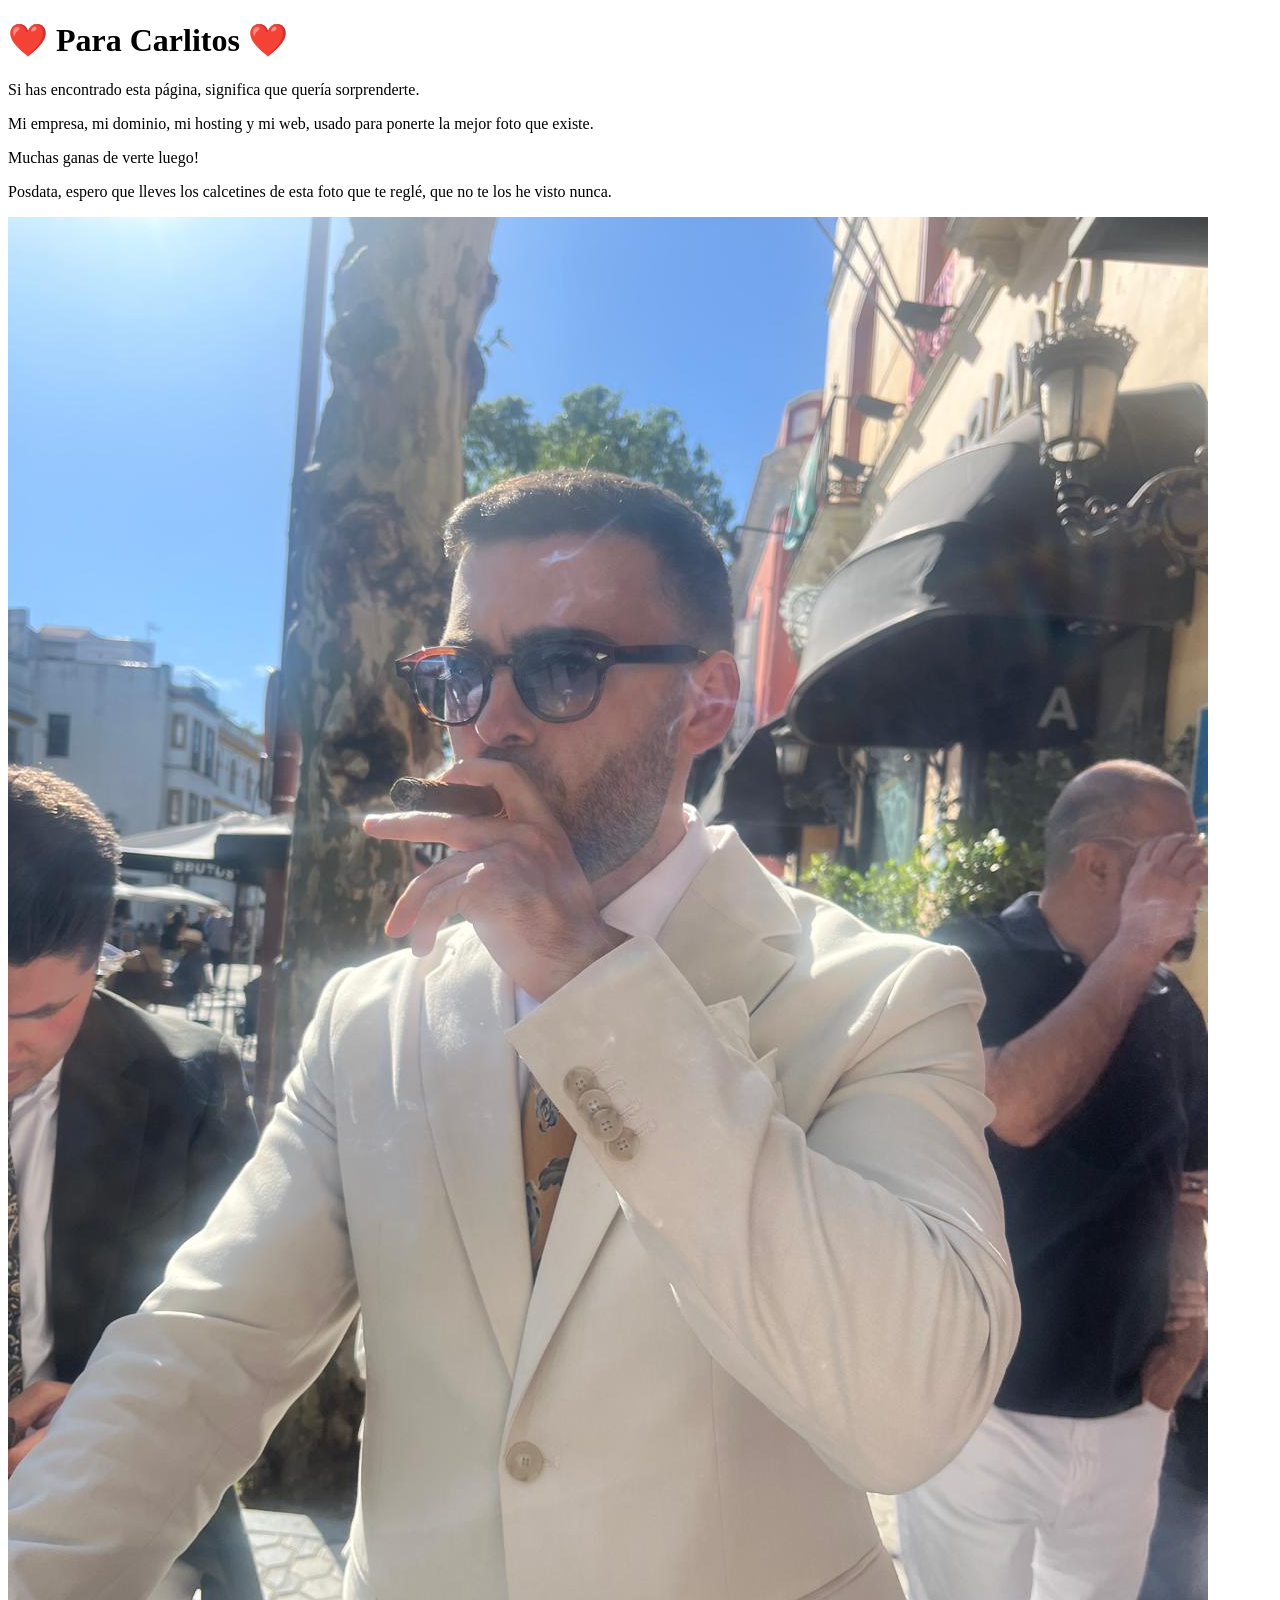
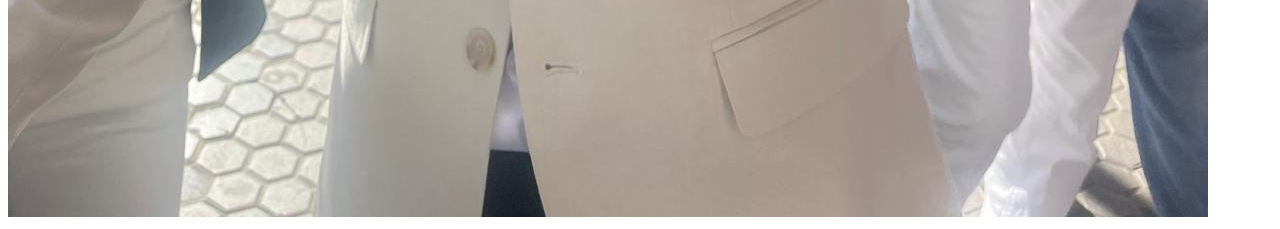
==== index.html @ e752ffc9 "Carlos 2" ====
<!DOCTYPE html>
<html lang="es">
<head>
    <link rel="icon" type="image/png" href="assets/icons/UrsusDataIcon.ico">
    <meta charset="UTF-8">
    <title>UrsusData</title>
</head>

<body>

<div class="container">

    <h1>❤️ Para Carlitos ❤️</h1>

    <p class="message">
        Si has encontrado esta página, significa que quería sorprenderte.
    </p>

    <p class="message">
        Mi empresa, mi dominio, mi hosting y mi web, usado para ponerte la mejor foto que existe.
    </p>

    <p class="message">
        Muchas ganas de verte luego!
    </p>

    <p class="message">
        Posdata, espero que lleves los calcetines de esta foto que te reglé, que no te los he visto nunca.
    </p>

    <img src="assets/images/carlos.jpeg" alt="Carlos" class="photo">

</div>

</body>
</html>
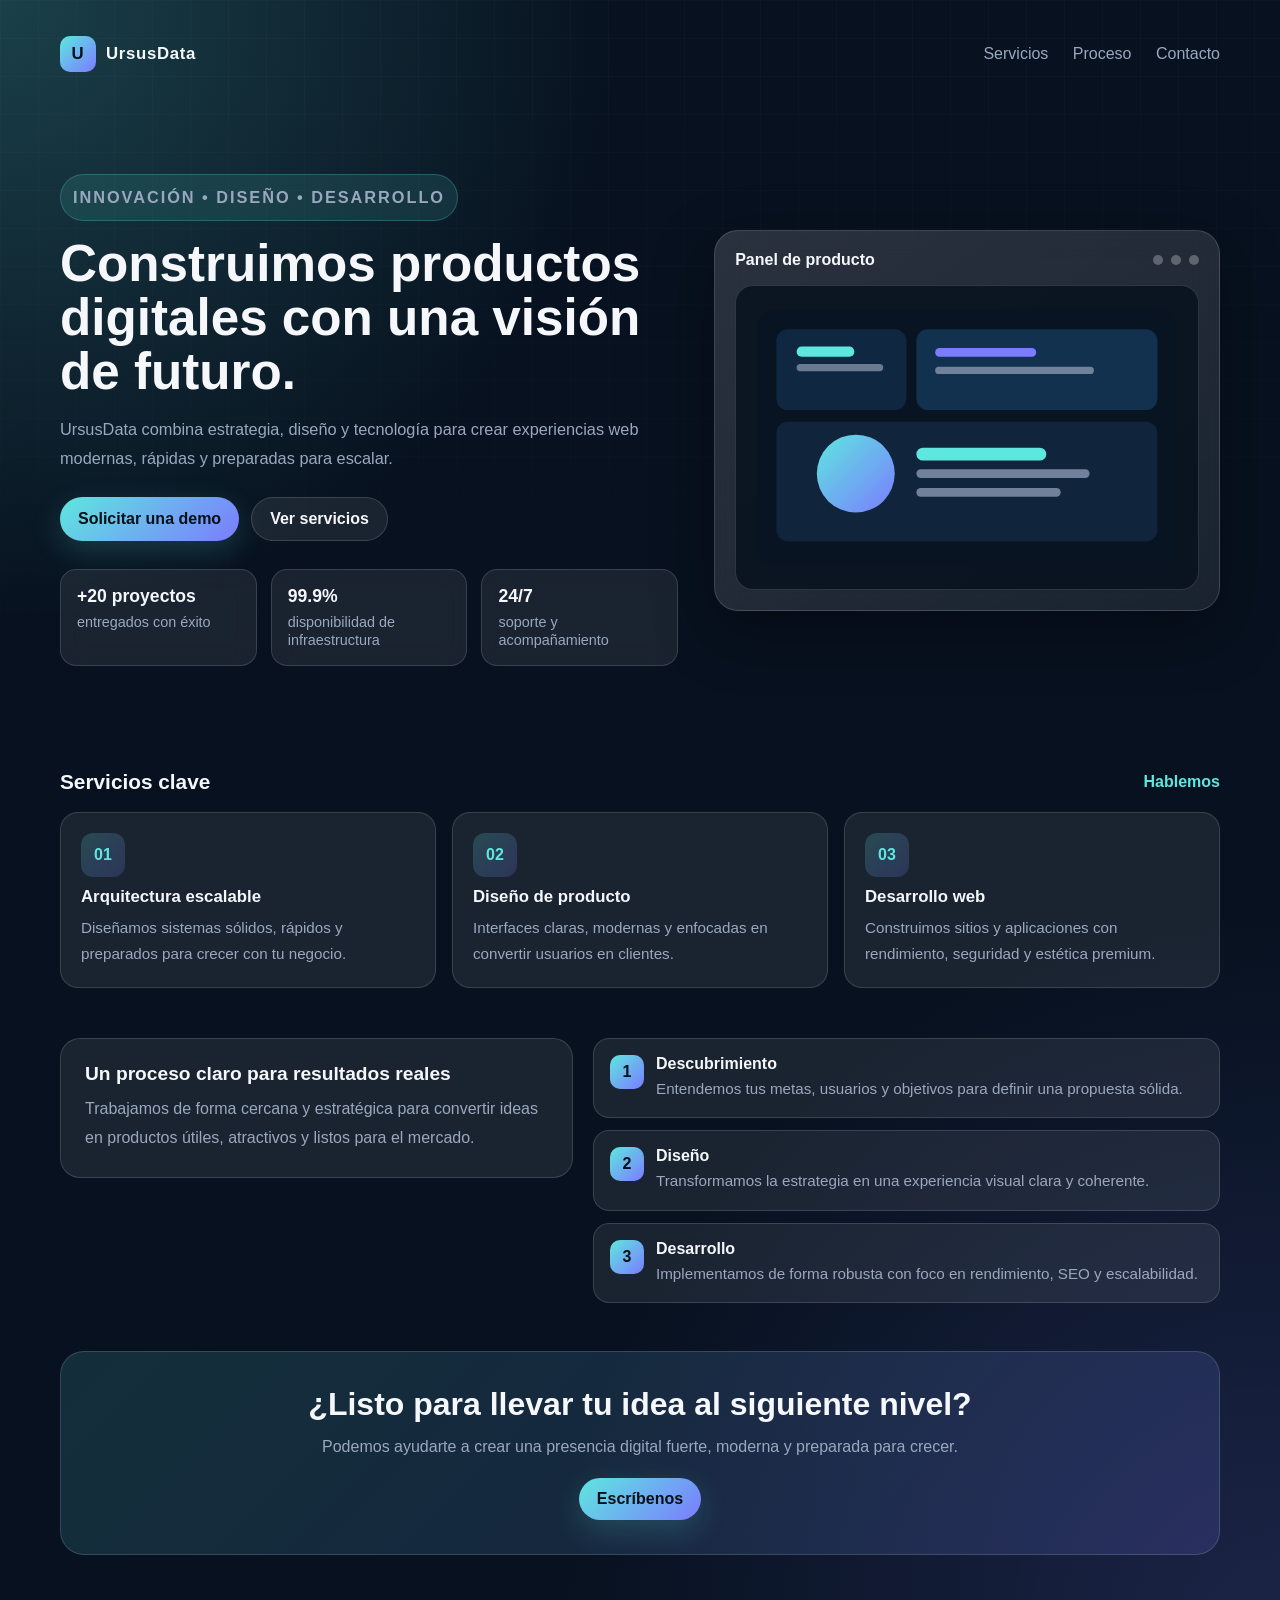
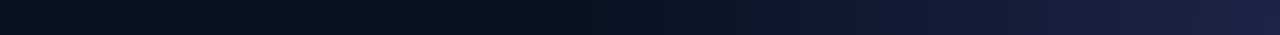
==== commit f1a505df: "Beta2" ====
--- a/index.html
+++ b/index.html
@@ -1,36 +1,580 @@
 <!DOCTYPE html>
 <html lang="es">
 <head>
-    <link rel="icon" type="image/png" href="assets/icons/UrsusDataIcon.ico">
-    <meta charset="UTF-8">
-    <title>UrsusData</title>
+  <meta charset="UTF-8" />
+  <meta name="viewport" content="width=device-width, initial-scale=1.0" />
+  <link rel="icon" type="image/png" href="assets/icons/UrsusDataIcon.ico" />
+  <title>UrsusData | Tecnología & Diseño</title>
+  <meta name="description" content="UrsusData crea experiencias digitales modernas, rápidas y escalables." />
+  <style>
+    :root {
+      --bg: #07111f;
+      --surface: rgba(255,255,255,0.08);
+      --surface-strong: rgba(255,255,255,0.14);
+      --text: #f5f7fb;
+      --muted: #9aa8bf;
+      --accent: #5ee7df;
+      --accent-2: #7b7cff;
+      --border: rgba(255,255,255,0.14);
+      --shadow: 0 20px 60px rgba(0, 0, 0, 0.35);
+    }
+
+    * { box-sizing: border-box; margin: 0; padding: 0; }
+
+    html {
+      scroll-behavior: smooth;
+    }
+
+    body {
+      font-family: Inter, "Segoe UI", Roboto, Arial, sans-serif;
+      background:
+        radial-gradient(circle at top left, rgba(94, 231, 223, 0.22), transparent 30%),
+        radial-gradient(circle at bottom right, rgba(123, 124, 255, 0.18), transparent 35%),
+        var(--bg);
+      color: var(--text);
+      min-height: 100vh;
+      overflow-x: hidden;
+    }
+
+    .bg-grid {
+      position: fixed;
+      inset: 0;
+      background-image:
+        linear-gradient(rgba(255,255,255,0.03) 1px, transparent 1px),
+        linear-gradient(90deg, rgba(255,255,255,0.03) 1px, transparent 1px);
+      background-size: 38px 38px;
+      mask-image: linear-gradient(to bottom, rgba(0,0,0,0.65), transparent);
+      pointer-events: none;
+      z-index: 0;
+    }
+
+    .container {
+      position: relative;
+      z-index: 1;
+      max-width: 1200px;
+      margin: 0 auto;
+      padding: 24px 20px 80px;
+    }
+
+    header {
+      display: flex;
+      justify-content: space-between;
+      align-items: center;
+      padding: 12px 0 28px;
+    }
+
+    .brand {
+      text-decoration: none;
+      color: var(--text);
+      font-weight: 800;
+      letter-spacing: 0.04em;
+      display: inline-flex;
+      align-items: center;
+      gap: 10px;
+      font-size: 1.05rem;
+    }
+
+    .brand span {
+      display: grid;
+      place-items: center;
+      width: 36px;
+      height: 36px;
+      border-radius: 10px;
+      background: linear-gradient(135deg, var(--accent), var(--accent-2));
+      color: #04111e;
+      font-weight: 900;
+    }
+
+    nav a {
+      color: var(--muted);
+      text-decoration: none;
+      margin-left: 20px;
+      transition: color 0.3s ease;
+    }
+
+    nav a:hover {
+      color: var(--text);
+    }
+
+    .hero {
+      display: grid;
+      grid-template-columns: 1.1fr 0.9fr;
+      gap: 36px;
+      align-items: center;
+      padding: 40px 0 70px;
+    }
+
+    .eyebrow {
+      display: inline-block;
+      padding: 8px 12px;
+      background: rgba(94, 231, 223, 0.12);
+      border: 1px solid rgba(94, 231, 223, 0.24);
+      border-radius: 999px;
+      color: var(--accent);
+      font-size: 0.8rem;
+      font-weight: 700;
+      letter-spacing: 0.12em;
+      text-transform: uppercase;
+      margin-bottom: 16px;
+    }
+
+    h1 {
+      font-size: clamp(2.2rem, 4vw, 3.9rem);
+      line-height: 1.05;
+      margin-bottom: 16px;
+      font-weight: 800;
+    }
+
+    .hero p {
+      color: var(--muted);
+      font-size: 1.02rem;
+      line-height: 1.8;
+      max-width: 640px;
+    }
+
+    .actions {
+      margin-top: 24px;
+      display: flex;
+      flex-wrap: wrap;
+      gap: 12px;
+    }
+
+    .btn {
+      display: inline-flex;
+      align-items: center;
+      justify-content: center;
+      padding: 12px 18px;
+      border-radius: 999px;
+      text-decoration: none;
+      font-weight: 700;
+      transition: transform 0.25s ease, box-shadow 0.25s ease, background 0.25s ease;
+    }
+
+    .btn:hover {
+      transform: translateY(-2px);
+    }
+
+    .btn-primary {
+      background: linear-gradient(135deg, var(--accent), var(--accent-2));
+      color: #061018;
+      box-shadow: 0 10px 30px rgba(94, 231, 223, 0.18);
+    }
+
+    .btn-secondary {
+      color: var(--text);
+      background: var(--surface);
+      border: 1px solid var(--border);
+    }
+
+    .stats {
+      display: grid;
+      grid-template-columns: repeat(3, minmax(0, 1fr));
+      gap: 14px;
+      margin-top: 28px;
+    }
+
+    .stat-card {
+      padding: 16px;
+      background: var(--surface);
+      border: 1px solid var(--border);
+      border-radius: 16px;
+      backdrop-filter: blur(12px);
+    }
+
+    .stat-card strong {
+      display: block;
+      font-size: 1.1rem;
+      margin-bottom: 6px;
+    }
+
+    .stat-card span {
+      color: var(--muted);
+      font-size: 0.9rem;
+    }
+
+    .panel {
+      background: linear-gradient(145deg, rgba(255,255,255,0.14), rgba(255,255,255,0.08));
+      border: 1px solid var(--border);
+      border-radius: 24px;
+      padding: 20px;
+      box-shadow: var(--shadow);
+      backdrop-filter: blur(16px);
+    }
+
+    .panel-top {
+      display: flex;
+      justify-content: space-between;
+      align-items: center;
+      margin-bottom: 16px;
+    }
+
+    .dots {
+      display: flex;
+      gap: 8px;
+    }
+
+    .dots span {
+      width: 10px;
+      height: 10px;
+      border-radius: 50%;
+      display: inline-block;
+      background: rgba(255,255,255,0.28);
+    }
+
+    .panel-content {
+      border-radius: 18px;
+      overflow: hidden;
+      border: 1px solid var(--border);
+      background: rgba(7, 17, 31, 0.8);
+    }
+
+    .panel-content svg {
+      display: block;
+      width: 100%;
+      height: auto;
+    }
+
+    section {
+      margin-top: 34px;
+    }
+
+    .section-title {
+      display: flex;
+      justify-content: space-between;
+      align-items: center;
+      margin-bottom: 18px;
+    }
+
+    .section-title h2 {
+      font-size: 1.3rem;
+    }
+
+    .section-title a {
+      color: var(--accent);
+      text-decoration: none;
+      font-weight: 600;
+    }
+
+    .cards {
+      display: grid;
+      grid-template-columns: repeat(3, minmax(0, 1fr));
+      gap: 16px;
+    }
+
+    .card {
+      padding: 20px;
+      border-radius: 18px;
+      background: var(--surface);
+      border: 1px solid var(--border);
+      transition: transform 0.25s ease, border-color 0.25s ease;
+    }
+
+    .card:hover {
+      transform: translateY(-4px);
+      border-color: rgba(94, 231, 223, 0.35);
+    }
+
+    .card h3 {
+      margin: 10px 0 8px;
+      font-size: 1.05rem;
+    }
+
+    .card p {
+      color: var(--muted);
+      line-height: 1.7;
+      font-size: 0.95rem;
+    }
+
+    .icon {
+      width: 44px;
+      height: 44px;
+      border-radius: 12px;
+      display: grid;
+      place-items: center;
+      font-weight: 800;
+      background: linear-gradient(135deg, rgba(94,231,223,0.2), rgba(123,124,255,0.2));
+      color: var(--accent);
+    }
+
+    .workflow {
+      display: grid;
+      grid-template-columns: 0.9fr 1.1fr;
+      gap: 20px;
+      align-items: start;
+      margin-top: 50px;
+    }
+
+    .workflow-copy {
+      padding: 24px;
+      border-radius: 20px;
+      background: var(--surface);
+      border: 1px solid var(--border);
+    }
+
+    .workflow-copy h3 {
+      margin-bottom: 10px;
+      font-size: 1.2rem;
+    }
+
+    .workflow-copy p {
+      color: var(--muted);
+      line-height: 1.8;
+    }
+
+    .steps {
+      display: grid;
+      gap: 12px;
+    }
+
+    .step {
+      display: flex;
+      gap: 12px;
+      align-items: start;
+      padding: 16px;
+      background: var(--surface);
+      border: 1px solid var(--border);
+      border-radius: 16px;
+    }
+
+    .step-number {
+      min-width: 34px;
+      height: 34px;
+      border-radius: 10px;
+      display: grid;
+      place-items: center;
+      background: linear-gradient(135deg, var(--accent), var(--accent-2));
+      color: #051018;
+      font-weight: 800;
+    }
+
+    .step strong {
+      display: block;
+      margin-bottom: 4px;
+    }
+
+    .step span {
+      color: var(--muted);
+      font-size: 0.95rem;
+      line-height: 1.6;
+    }
+
+    .cta {
+      text-align: center;
+      padding: 34px 24px;
+      margin-top: 48px;
+      border-radius: 24px;
+      background: linear-gradient(135deg, rgba(94,231,223,0.14), rgba(123,124,255,0.16));
+      border: 1px solid var(--border);
+    }
+
+    .cta h2 {
+      margin-bottom: 10px;
+      font-size: clamp(1.4rem, 2.5vw, 2rem);
+    }
+
+    .cta p {
+      color: var(--muted);
+      margin-bottom: 18px;
+      line-height: 1.7;
+    }
+
+    .fade-up {
+      opacity: 0;
+      transform: translateY(24px);
+      transition: opacity 0.7s ease, transform 0.7s ease;
+    }
+
+    .fade-up.visible {
+      opacity: 1;
+      transform: translateY(0);
+    }
+
+    @media (max-width: 900px) {
+      .hero, .workflow {
+        grid-template-columns: 1fr;
+      }
+      .cards {
+        grid-template-columns: 1fr;
+      }
+    }
+
+    @media (max-width: 640px) {
+      header {
+        flex-direction: column;
+        gap: 12px;
+      }
+      nav a {
+        margin: 0 10px;
+      }
+      .stats {
+        grid-template-columns: 1fr;
+      }
+      .hero {
+        padding-top: 20px;
+      }
+    }
+  </style>
 </head>
-
 <body>
-
-<div class="container">
-
-    <h1>❤️ Para Carlitos ❤️</h1>
-
-    <p class="message">
-        Si has encontrado esta página, significa que quería sorprenderte.
-    </p>
-
-    <p class="message">
-        Mi empresa, mi dominio, mi hosting y mi web, usado para ponerte la mejor foto que existe.
-    </p>
-
-    <p class="message">
-        Muchas ganas de verte luego!
-    </p>
-
-    <p class="message">
-        Posdata, espero que lleves los calcetines de esta foto que te reglé, que no te los he visto nunca.
-    </p>
-
-    <img src="assets/images/carlos.jpeg" alt="Carlos" class="photo">
-
-</div>
-
+  <div class="bg-grid"></div>
+
+  <div class="container">
+    <header>
+      <a class="brand" href="#"><span>U</span> UrsusData</a>
+      <nav>
+        <a href="#servicios">Servicios</a>
+        <a href="#proceso">Proceso</a>
+        <a href="#contacto">Contacto</a>
+      </nav>
+    </header>
+
+    <section class="hero">
+      <div class="fade-up">
+        <p class="eyebrow">Innovación • Diseño • Desarrollo</p>
+        <h1>Construimos productos digitales con una visión de futuro.</h1>
+        <p>
+          UrsusData combina estrategia, diseño y tecnología para crear experiencias web modernas,
+          rápidas y preparadas para escalar.
+        </p>
+
+        <div class="actions">
+          <a class="btn btn-primary" href="#contacto">Solicitar una demo</a>
+          <a class="btn btn-secondary" href="#servicios">Ver servicios</a>
+        </div>
+
+        <div class="stats">
+          <div class="stat-card">
+            <strong>+20 proyectos</strong>
+            <span>entregados con éxito</span>
+          </div>
+          <div class="stat-card">
+            <strong>99.9%</strong>
+            <span>disponibilidad de infraestructura</span>
+          </div>
+          <div class="stat-card">
+            <strong>24/7</strong>
+            <span>soporte y acompañamiento</span>
+          </div>
+        </div>
+      </div>
+
+      <div class="panel fade-up">
+        <div class="panel-top">
+          <strong>Panel de producto</strong>
+          <div class="dots">
+            <span></span><span></span><span></span>
+          </div>
+        </div>
+        <div class="panel-content">
+          <svg viewBox="0 0 640 420" role="img" aria-label="Visualización de producto digital">
+            <rect x="30" y="32" width="580" height="356" rx="24" fill="#081421"></rect>
+            <rect x="56" y="60" width="180" height="112" rx="16" fill="#0f2740"></rect>
+            <rect x="250" y="60" width="334" height="112" rx="16" fill="#12314f"></rect>
+            <rect x="56" y="188" width="528" height="166" rx="16" fill="#10253c"></rect>
+
+            <rect x="84" y="84" width="80" height="14" rx="7" fill="#5ee7df"></rect>
+            <rect x="84" y="108" width="120" height="10" rx="5" fill="#6b7a91"></rect>
+            <rect x="276" y="86" width="140" height="12" rx="6" fill="#7b7cff"></rect>
+            <rect x="276" y="112" width="220" height="10" rx="5" fill="#71809b"></rect>
+
+            <circle cx="166" cy="260" r="54" fill="url(#g1)"></circle>
+            <rect x="250" y="224" width="180" height="18" rx="9" fill="#5ee7df"></rect>
+            <rect x="250" y="254" width="240" height="12" rx="6" fill="#71809b"></rect>
+            <rect x="250" y="280" width="200" height="12" rx="6" fill="#71809b"></rect>
+
+            <defs>
+              <linearGradient id="g1" x1="0%" y1="0%" x2="100%" y2="100%">
+                <stop offset="0%" stop-color="#5ee7df"></stop>
+                <stop offset="100%" stop-color="#7b7cff"></stop>
+              </linearGradient>
+            </defs>
+          </svg>
+        </div>
+      </div>
+    </section>
+
+    <section id="servicios">
+      <div class="section-title fade-up">
+        <h2>Servicios clave</h2>
+        <a href="#contacto">Hablemos</a>
+      </div>
+
+      <div class="cards">
+        <article class="card fade-up">
+          <div class="icon">01</div>
+          <h3>Arquitectura escalable</h3>
+          <p>Diseñamos sistemas sólidos, rápidos y preparados para crecer con tu negocio.</p>
+        </article>
+
+        <article class="card fade-up">
+          <div class="icon">02</div>
+          <h3>Diseño de producto</h3>
+          <p>Interfaces claras, modernas y enfocadas en convertir usuarios en clientes.</p>
+        </article>
+
+        <article class="card fade-up">
+          <div class="icon">03</div>
+          <h3>Desarrollo web</h3>
+          <p>Construimos sitios y aplicaciones con rendimiento, seguridad y estética premium.</p>
+        </article>
+      </div>
+    </section>
+
+    <section id="proceso" class="workflow">
+      <div class="workflow-copy fade-up">
+        <h3>Un proceso claro para resultados reales</h3>
+        <p>
+          Trabajamos de forma cercana y estratégica para convertir ideas en productos útiles,
+          atractivos y listos para el mercado.
+        </p>
+      </div>
+
+      <div class="steps">
+        <div class="step fade-up">
+          <div class="step-number">1</div>
+          <div>
+            <strong>Descubrimiento</strong>
+            <span>Entendemos tus metas, usuarios y objetivos para definir una propuesta sólida.</span>
+          </div>
+        </div>
+
+        <div class="step fade-up">
+          <div class="step-number">2</div>
+          <div>
+            <strong>Diseño</strong>
+            <span>Transformamos la estrategia en una experiencia visual clara y coherente.</span>
+          </div>
+        </div>
+
+        <div class="step fade-up">
+          <div class="step-number">3</div>
+          <div>
+            <strong>Desarrollo</strong>
+            <span>Implementamos de forma robusta con foco en rendimiento, SEO y escalabilidad.</span>
+          </div>
+        </div>
+      </div>
+    </section>
+
+    <section id="contacto" class="cta fade-up">
+      <h2>¿Listo para llevar tu idea al siguiente nivel?</h2>
+      <p>Podemos ayudarte a crear una presencia digital fuerte, moderna y preparada para crecer.</p>
+      <a class="btn btn-primary" href="mailto:contacto@ursusdata.com">Escríbenos</a>
+    </section>
+  </div>
+
+  <script>
+    const elements = document.querySelectorAll(".fade-up");
+
+    const observer = new IntersectionObserver((entries) => {
+      entries.forEach(entry => {
+        if (entry.isIntersecting) {
+          entry.target.classList.add("visible");
+        }
+      });
+    }, { threshold: 0.15 });
+
+    elements.forEach(el => observer.observe(el));
+  </script>
 </body>
 </html>
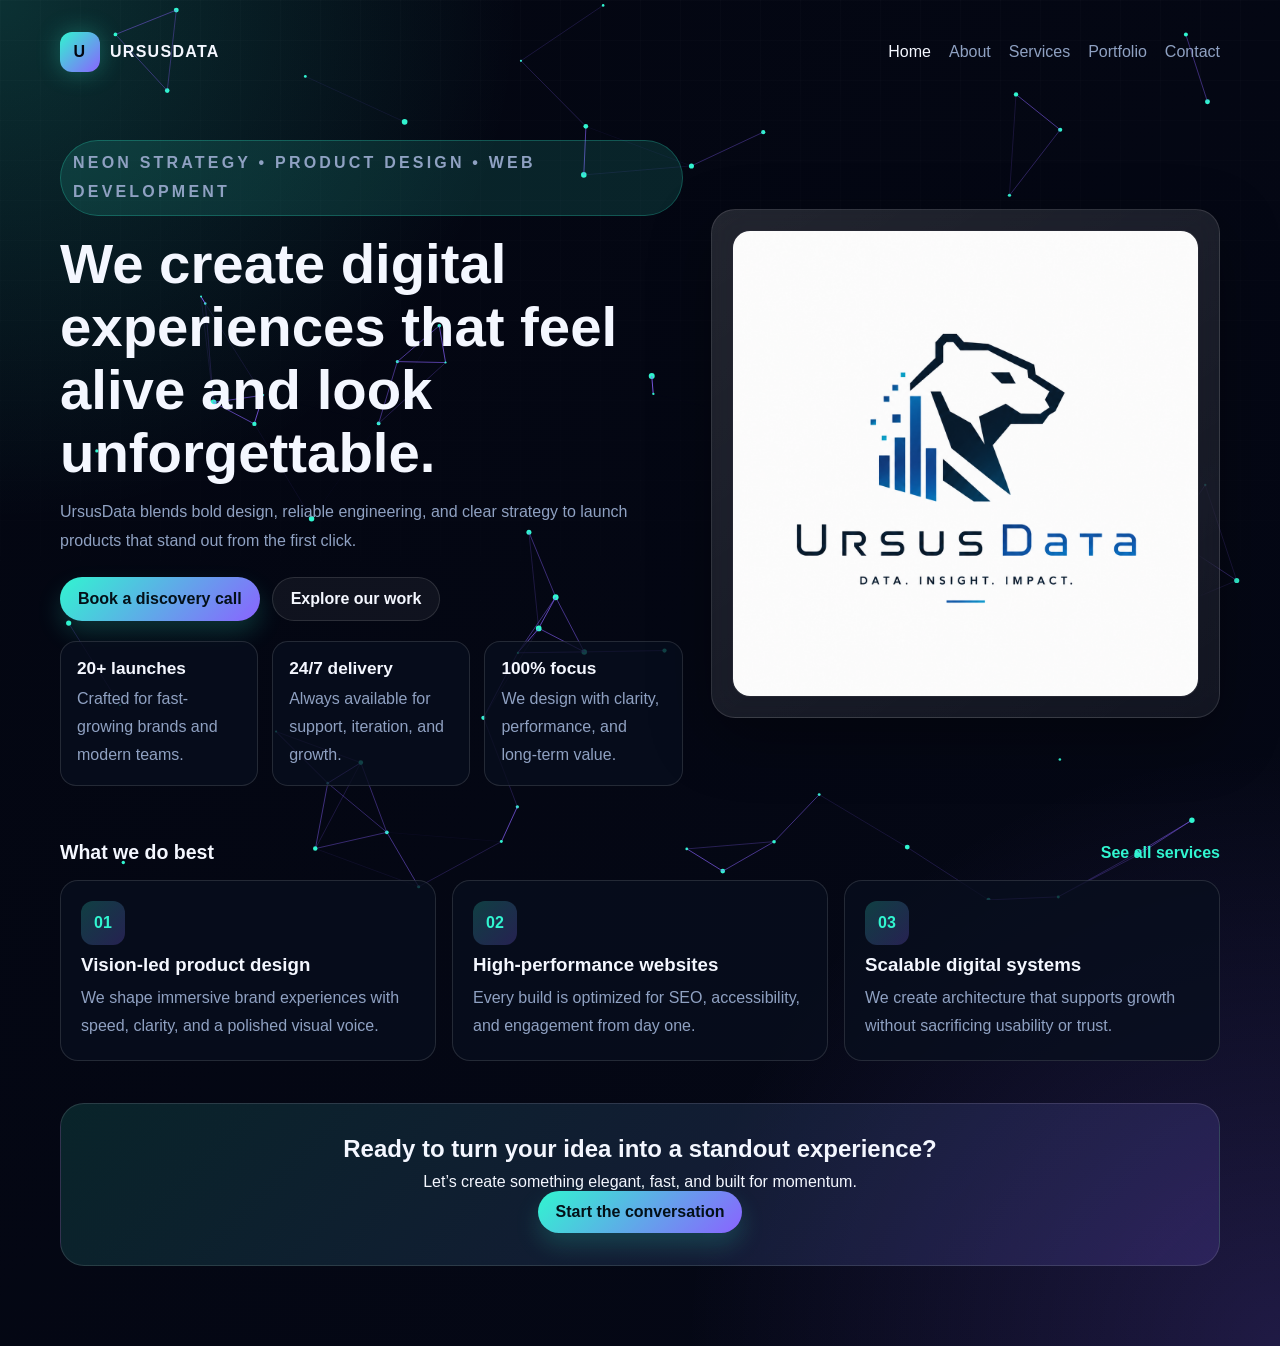
==== commit 4c4f1973: "Beta3" ====
--- a/index.html
+++ b/index.html
@@ -1,580 +1,92 @@
 <!DOCTYPE html>
-<html lang="es">
-<head>
-  <meta charset="UTF-8" />
-  <meta name="viewport" content="width=device-width, initial-scale=1.0" />
-  <link rel="icon" type="image/png" href="assets/icons/UrsusDataIcon.ico" />
-  <title>UrsusData | Tecnología & Diseño</title>
-  <meta name="description" content="UrsusData crea experiencias digitales modernas, rápidas y escalables." />
-  <style>
-    :root {
-      --bg: #07111f;
-      --surface: rgba(255,255,255,0.08);
-      --surface-strong: rgba(255,255,255,0.14);
-      --text: #f5f7fb;
-      --muted: #9aa8bf;
-      --accent: #5ee7df;
-      --accent-2: #7b7cff;
-      --border: rgba(255,255,255,0.14);
-      --shadow: 0 20px 60px rgba(0, 0, 0, 0.35);
-    }
+<html lang="en">
+  <head>
+    <meta charset="UTF-8" />
+    <meta name="viewport" content="width=device-width, initial-scale=1.0" />
+    <title>UrsusData | Dark Neon Studio</title>
+    <meta name="description" content="UrsusData builds bold digital products with neon-forward design and modern engineering." />
+    <link rel="stylesheet" href="css/style.css" />
+  </head>
+  <body>
+    <canvas id="particles"></canvas>
 
-    * { box-sizing: border-box; margin: 0; padding: 0; }
+    <div class="page-shell">
+      <header class="site-header">
+        <a class="brand" href="index.html"><span class="brand-mark">U</span> UrsusData</a>
+        <nav class="nav-links">
+          <a class="active" href="index.html">Home</a>
+          <a href="about.html">About</a>
+          <a href="services.html">Services</a>
+          <a href="portfolio.html">Portfolio</a>
+          <a href="contact.html">Contact</a>
+        </nav>
+      </header>
 
-    html {
-      scroll-behavior: smooth;
-    }
-
-    body {
-      font-family: Inter, "Segoe UI", Roboto, Arial, sans-serif;
-      background:
-        radial-gradient(circle at top left, rgba(94, 231, 223, 0.22), transparent 30%),
-        radial-gradient(circle at bottom right, rgba(123, 124, 255, 0.18), transparent 35%),
-        var(--bg);
-      color: var(--text);
-      min-height: 100vh;
-      overflow-x: hidden;
-    }
-
-    .bg-grid {
-      position: fixed;
-      inset: 0;
-      background-image:
-        linear-gradient(rgba(255,255,255,0.03) 1px, transparent 1px),
-        linear-gradient(90deg, rgba(255,255,255,0.03) 1px, transparent 1px);
-      background-size: 38px 38px;
-      mask-image: linear-gradient(to bottom, rgba(0,0,0,0.65), transparent);
-      pointer-events: none;
-      z-index: 0;
-    }
-
-    .container {
-      position: relative;
-      z-index: 1;
-      max-width: 1200px;
-      margin: 0 auto;
-      padding: 24px 20px 80px;
-    }
-
-    header {
-      display: flex;
-      justify-content: space-between;
-      align-items: center;
-      padding: 12px 0 28px;
-    }
-
-    .brand {
-      text-decoration: none;
-      color: var(--text);
-      font-weight: 800;
-      letter-spacing: 0.04em;
-      display: inline-flex;
-      align-items: center;
-      gap: 10px;
-      font-size: 1.05rem;
-    }
-
-    .brand span {
-      display: grid;
-      place-items: center;
-      width: 36px;
-      height: 36px;
-      border-radius: 10px;
-      background: linear-gradient(135deg, var(--accent), var(--accent-2));
-      color: #04111e;
-      font-weight: 900;
-    }
-
-    nav a {
-      color: var(--muted);
-      text-decoration: none;
-      margin-left: 20px;
-      transition: color 0.3s ease;
-    }
-
-    nav a:hover {
-      color: var(--text);
-    }
-
-    .hero {
-      display: grid;
-      grid-template-columns: 1.1fr 0.9fr;
-      gap: 36px;
-      align-items: center;
-      padding: 40px 0 70px;
-    }
-
-    .eyebrow {
-      display: inline-block;
-      padding: 8px 12px;
-      background: rgba(94, 231, 223, 0.12);
-      border: 1px solid rgba(94, 231, 223, 0.24);
-      border-radius: 999px;
-      color: var(--accent);
-      font-size: 0.8rem;
-      font-weight: 700;
-      letter-spacing: 0.12em;
-      text-transform: uppercase;
-      margin-bottom: 16px;
-    }
-
-    h1 {
-      font-size: clamp(2.2rem, 4vw, 3.9rem);
-      line-height: 1.05;
-      margin-bottom: 16px;
-      font-weight: 800;
-    }
-
-    .hero p {
-      color: var(--muted);
-      font-size: 1.02rem;
-      line-height: 1.8;
-      max-width: 640px;
-    }
-
-    .actions {
-      margin-top: 24px;
-      display: flex;
-      flex-wrap: wrap;
-      gap: 12px;
-    }
-
-    .btn {
-      display: inline-flex;
-      align-items: center;
-      justify-content: center;
-      padding: 12px 18px;
-      border-radius: 999px;
-      text-decoration: none;
-      font-weight: 700;
-      transition: transform 0.25s ease, box-shadow 0.25s ease, background 0.25s ease;
-    }
-
-    .btn:hover {
-      transform: translateY(-2px);
-    }
-
-    .btn-primary {
-      background: linear-gradient(135deg, var(--accent), var(--accent-2));
-      color: #061018;
-      box-shadow: 0 10px 30px rgba(94, 231, 223, 0.18);
-    }
-
-    .btn-secondary {
-      color: var(--text);
-      background: var(--surface);
-      border: 1px solid var(--border);
-    }
-
-    .stats {
-      display: grid;
-      grid-template-columns: repeat(3, minmax(0, 1fr));
-      gap: 14px;
-      margin-top: 28px;
-    }
-
-    .stat-card {
-      padding: 16px;
-      background: var(--surface);
-      border: 1px solid var(--border);
-      border-radius: 16px;
-      backdrop-filter: blur(12px);
-    }
-
-    .stat-card strong {
-      display: block;
-      font-size: 1.1rem;
-      margin-bottom: 6px;
-    }
-
-    .stat-card span {
-      color: var(--muted);
-      font-size: 0.9rem;
-    }
-
-    .panel {
-      background: linear-gradient(145deg, rgba(255,255,255,0.14), rgba(255,255,255,0.08));
-      border: 1px solid var(--border);
-      border-radius: 24px;
-      padding: 20px;
-      box-shadow: var(--shadow);
-      backdrop-filter: blur(16px);
-    }
-
-    .panel-top {
-      display: flex;
-      justify-content: space-between;
-      align-items: center;
-      margin-bottom: 16px;
-    }
-
-    .dots {
-      display: flex;
-      gap: 8px;
-    }
-
-    .dots span {
-      width: 10px;
-      height: 10px;
-      border-radius: 50%;
-      display: inline-block;
-      background: rgba(255,255,255,0.28);
-    }
-
-    .panel-content {
-      border-radius: 18px;
-      overflow: hidden;
-      border: 1px solid var(--border);
-      background: rgba(7, 17, 31, 0.8);
-    }
-
-    .panel-content svg {
-      display: block;
-      width: 100%;
-      height: auto;
-    }
-
-    section {
-      margin-top: 34px;
-    }
-
-    .section-title {
-      display: flex;
-      justify-content: space-between;
-      align-items: center;
-      margin-bottom: 18px;
-    }
-
-    .section-title h2 {
-      font-size: 1.3rem;
-    }
-
-    .section-title a {
-      color: var(--accent);
-      text-decoration: none;
-      font-weight: 600;
-    }
-
-    .cards {
-      display: grid;
-      grid-template-columns: repeat(3, minmax(0, 1fr));
-      gap: 16px;
-    }
-
-    .card {
-      padding: 20px;
-      border-radius: 18px;
-      background: var(--surface);
-      border: 1px solid var(--border);
-      transition: transform 0.25s ease, border-color 0.25s ease;
-    }
-
-    .card:hover {
-      transform: translateY(-4px);
-      border-color: rgba(94, 231, 223, 0.35);
-    }
-
-    .card h3 {
-      margin: 10px 0 8px;
-      font-size: 1.05rem;
-    }
-
-    .card p {
-      color: var(--muted);
-      line-height: 1.7;
-      font-size: 0.95rem;
-    }
-
-    .icon {
-      width: 44px;
-      height: 44px;
-      border-radius: 12px;
-      display: grid;
-      place-items: center;
-      font-weight: 800;
-      background: linear-gradient(135deg, rgba(94,231,223,0.2), rgba(123,124,255,0.2));
-      color: var(--accent);
-    }
-
-    .workflow {
-      display: grid;
-      grid-template-columns: 0.9fr 1.1fr;
-      gap: 20px;
-      align-items: start;
-      margin-top: 50px;
-    }
-
-    .workflow-copy {
-      padding: 24px;
-      border-radius: 20px;
-      background: var(--surface);
-      border: 1px solid var(--border);
-    }
-
-    .workflow-copy h3 {
-      margin-bottom: 10px;
-      font-size: 1.2rem;
-    }
-
-    .workflow-copy p {
-      color: var(--muted);
-      line-height: 1.8;
-    }
-
-    .steps {
-      display: grid;
-      gap: 12px;
-    }
-
-    .step {
-      display: flex;
-      gap: 12px;
-      align-items: start;
-      padding: 16px;
-      background: var(--surface);
-      border: 1px solid var(--border);
-      border-radius: 16px;
-    }
-
-    .step-number {
-      min-width: 34px;
-      height: 34px;
-      border-radius: 10px;
-      display: grid;
-      place-items: center;
-      background: linear-gradient(135deg, var(--accent), var(--accent-2));
-      color: #051018;
-      font-weight: 800;
-    }
-
-    .step strong {
-      display: block;
-      margin-bottom: 4px;
-    }
-
-    .step span {
-      color: var(--muted);
-      font-size: 0.95rem;
-      line-height: 1.6;
-    }
-
-    .cta {
-      text-align: center;
-      padding: 34px 24px;
-      margin-top: 48px;
-      border-radius: 24px;
-      background: linear-gradient(135deg, rgba(94,231,223,0.14), rgba(123,124,255,0.16));
-      border: 1px solid var(--border);
-    }
-
-    .cta h2 {
-      margin-bottom: 10px;
-      font-size: clamp(1.4rem, 2.5vw, 2rem);
-    }
-
-    .cta p {
-      color: var(--muted);
-      margin-bottom: 18px;
-      line-height: 1.7;
-    }
-
-    .fade-up {
-      opacity: 0;
-      transform: translateY(24px);
-      transition: opacity 0.7s ease, transform 0.7s ease;
-    }
-
-    .fade-up.visible {
-      opacity: 1;
-      transform: translateY(0);
-    }
-
-    @media (max-width: 900px) {
-      .hero, .workflow {
-        grid-template-columns: 1fr;
-      }
-      .cards {
-        grid-template-columns: 1fr;
-      }
-    }
-
-    @media (max-width: 640px) {
-      header {
-        flex-direction: column;
-        gap: 12px;
-      }
-      nav a {
-        margin: 0 10px;
-      }
-      .stats {
-        grid-template-columns: 1fr;
-      }
-      .hero {
-        padding-top: 20px;
-      }
-    }
-  </style>
-</head>
-<body>
-  <div class="bg-grid"></div>
-
-  <div class="container">
-    <header>
-      <a class="brand" href="#"><span>U</span> UrsusData</a>
-      <nav>
-        <a href="#servicios">Servicios</a>
-        <a href="#proceso">Proceso</a>
-        <a href="#contacto">Contacto</a>
-      </nav>
-    </header>
-
-    <section class="hero">
-      <div class="fade-up">
-        <p class="eyebrow">Innovación • Diseño • Desarrollo</p>
-        <h1>Construimos productos digitales con una visión de futuro.</h1>
-        <p>
-          UrsusData combina estrategia, diseño y tecnología para crear experiencias web modernas,
-          rápidas y preparadas para escalar.
-        </p>
-
-        <div class="actions">
-          <a class="btn btn-primary" href="#contacto">Solicitar una demo</a>
-          <a class="btn btn-secondary" href="#servicios">Ver servicios</a>
-        </div>
-
-        <div class="stats">
-          <div class="stat-card">
-            <strong>+20 proyectos</strong>
-            <span>entregados con éxito</span>
+      <section class="hero">
+        <div class="fade-up">
+          <p class="eyebrow">Neon Strategy • Product Design • Web Development</p>
+          <h1>We create digital experiences that feel alive and look unforgettable.</h1>
+          <p class="lead">
+            UrsusData blends bold design, reliable engineering, and clear strategy to launch products that stand out from the first click.
+          </p>
+          <div class="actions">
+            <a class="btn btn-primary" href="contact.html">Book a discovery call</a>
+            <a class="btn btn-secondary" href="portfolio.html">Explore our work</a>
           </div>
-          <div class="stat-card">
-            <strong>99.9%</strong>
-            <span>disponibilidad de infraestructura</span>
-          </div>
-          <div class="stat-card">
-            <strong>24/7</strong>
-            <span>soporte y acompañamiento</span>
-          </div>
-        </div>
-      </div>
-
-      <div class="panel fade-up">
-        <div class="panel-top">
-          <strong>Panel de producto</strong>
-          <div class="dots">
-            <span></span><span></span><span></span>
-          </div>
-        </div>
-        <div class="panel-content">
-          <svg viewBox="0 0 640 420" role="img" aria-label="Visualización de producto digital">
-            <rect x="30" y="32" width="580" height="356" rx="24" fill="#081421"></rect>
-            <rect x="56" y="60" width="180" height="112" rx="16" fill="#0f2740"></rect>
-            <rect x="250" y="60" width="334" height="112" rx="16" fill="#12314f"></rect>
-            <rect x="56" y="188" width="528" height="166" rx="16" fill="#10253c"></rect>
-
-            <rect x="84" y="84" width="80" height="14" rx="7" fill="#5ee7df"></rect>
-            <rect x="84" y="108" width="120" height="10" rx="5" fill="#6b7a91"></rect>
-            <rect x="276" y="86" width="140" height="12" rx="6" fill="#7b7cff"></rect>
-            <rect x="276" y="112" width="220" height="10" rx="5" fill="#71809b"></rect>
-
-            <circle cx="166" cy="260" r="54" fill="url(#g1)"></circle>
-            <rect x="250" y="224" width="180" height="18" rx="9" fill="#5ee7df"></rect>
-            <rect x="250" y="254" width="240" height="12" rx="6" fill="#71809b"></rect>
-            <rect x="250" y="280" width="200" height="12" rx="6" fill="#71809b"></rect>
-
-            <defs>
-              <linearGradient id="g1" x1="0%" y1="0%" x2="100%" y2="100%">
-                <stop offset="0%" stop-color="#5ee7df"></stop>
-                <stop offset="100%" stop-color="#7b7cff"></stop>
-              </linearGradient>
-            </defs>
-          </svg>
-        </div>
-      </div>
-    </section>
-
-    <section id="servicios">
-      <div class="section-title fade-up">
-        <h2>Servicios clave</h2>
-        <a href="#contacto">Hablemos</a>
-      </div>
-
-      <div class="cards">
-        <article class="card fade-up">
-          <div class="icon">01</div>
-          <h3>Arquitectura escalable</h3>
-          <p>Diseñamos sistemas sólidos, rápidos y preparados para crecer con tu negocio.</p>
-        </article>
-
-        <article class="card fade-up">
-          <div class="icon">02</div>
-          <h3>Diseño de producto</h3>
-          <p>Interfaces claras, modernas y enfocadas en convertir usuarios en clientes.</p>
-        </article>
-
-        <article class="card fade-up">
-          <div class="icon">03</div>
-          <h3>Desarrollo web</h3>
-          <p>Construimos sitios y aplicaciones con rendimiento, seguridad y estética premium.</p>
-        </article>
-      </div>
-    </section>
-
-    <section id="proceso" class="workflow">
-      <div class="workflow-copy fade-up">
-        <h3>Un proceso claro para resultados reales</h3>
-        <p>
-          Trabajamos de forma cercana y estratégica para convertir ideas en productos útiles,
-          atractivos y listos para el mercado.
-        </p>
-      </div>
-
-      <div class="steps">
-        <div class="step fade-up">
-          <div class="step-number">1</div>
-          <div>
-            <strong>Descubrimiento</strong>
-            <span>Entendemos tus metas, usuarios y objetivos para definir una propuesta sólida.</span>
+          <div class="metrics">
+            <div class="metric">
+              <strong>20+ launches</strong>
+              <p>Crafted for fast-growing brands and modern teams.</p>
+            </div>
+            <div class="metric">
+              <strong>24/7 delivery</strong>
+              <p>Always available for support, iteration, and growth.</p>
+            </div>
+            <div class="metric">
+              <strong>100% focus</strong>
+              <p>We design with clarity, performance, and long-term value.</p>
+            </div>
           </div>
         </div>
 
-        <div class="step fade-up">
-          <div class="step-number">2</div>
-          <div>
-            <strong>Diseño</strong>
-            <span>Transformamos la estrategia en una experiencia visual clara y coherente.</span>
+        <div class="panel fade-up">
+          <div class="panel-window">
+            <img src="assets/images/UrsusData.png" alt="Neon digital product preview" />
           </div>
         </div>
+      </section>
 
-        <div class="step fade-up">
-          <div class="step-number">3</div>
-          <div>
-            <strong>Desarrollo</strong>
-            <span>Implementamos de forma robusta con foco en rendimiento, SEO y escalabilidad.</span>
-          </div>
+      <section class="section">
+        <div class="section-heading fade-up">
+          <h2>What we do best</h2>
+          <a href="services.html">See all services</a>
         </div>
-      </div>
-    </section>
+        <div class="cards">
+          <article class="card fade-up">
+            <div class="icon">01</div>
+            <h3>Vision-led product design</h3>
+            <p>We shape immersive brand experiences with speed, clarity, and a polished visual voice.</p>
+          </article>
+          <article class="card fade-up">
+            <div class="icon">02</div>
+            <h3>High-performance websites</h3>
+            <p>Every build is optimized for SEO, accessibility, and engagement from day one.</p>
+          </article>
+          <article class="card fade-up">
+            <div class="icon">03</div>
+            <h3>Scalable digital systems</h3>
+            <p>We create architecture that supports growth without sacrificing usability or trust.</p>
+          </article>
+        </div>
+      </section>
 
-    <section id="contacto" class="cta fade-up">
-      <h2>¿Listo para llevar tu idea al siguiente nivel?</h2>
-      <p>Podemos ayudarte a crear una presencia digital fuerte, moderna y preparada para crecer.</p>
-      <a class="btn btn-primary" href="mailto:contacto@ursusdata.com">Escríbenos</a>
-    </section>
-  </div>
+      <section class="cta fade-up">
+        <h2>Ready to turn your idea into a standout experience?</h2>
+        <p>Let’s create something elegant, fast, and built for momentum.</p>
+        <a class="btn btn-primary" href="contact.html">Start the conversation</a>
+      </section>
+    </div>
 
-  <script>
-    const elements = document.querySelectorAll(".fade-up");
-
-    const observer = new IntersectionObserver((entries) => {
-      entries.forEach(entry => {
-        if (entry.isIntersecting) {
-          entry.target.classList.add("visible");
-        }
-      });
-    }, { threshold: 0.15 });
-
-    elements.forEach(el => observer.observe(el));
-  </script>
-</body>
+    <script src="js/script.js"></script>
+  </body>
 </html>
--- a/css/style.css
+++ b/css/style.css
@@ -0,0 +1,417 @@
+:root {
+  --bg: #050816;
+  --bg-soft: #091120;
+  --surface: rgba(8, 15, 30, 0.78);
+  --surface-strong: rgba(14, 26, 46, 0.95);
+  --text: #f4f7ff;
+  --muted: #8fa1c2;
+  --accent: #31f5d0;
+  --accent-2: #8a63ff;
+  --accent-3: #ff4db8;
+  --border: rgba(255, 255, 255, 0.12);
+  --shadow: 0 20px 60px rgba(0, 0, 0, 0.35);
+}
+
+* { box-sizing: border-box; margin: 0; padding: 0; }
+html { scroll-behavior: smooth; }
+
+body {
+  font-family: Inter, "Segoe UI", Roboto, Arial, sans-serif;
+  color: var(--text);
+  background:
+    radial-gradient(circle at top left, rgba(49,245,208,0.18), transparent 28%),
+    radial-gradient(circle at bottom right, rgba(138,99,255,0.20), transparent 32%),
+    linear-gradient(135deg, #030611 0%, var(--bg) 100%);
+  min-height: 100vh;
+  overflow-x: hidden;
+}
+
+body::before {
+  content: "";
+  position: fixed;
+  inset: 0;
+  background-image:
+    linear-gradient(rgba(255,255,255,0.025) 1px, transparent 1px),
+    linear-gradient(90deg, rgba(255,255,255,0.025) 1px, transparent 1px);
+  background-size: 40px 40px;
+  mask-image: linear-gradient(to bottom, rgba(0,0,0,0.65), transparent);
+  pointer-events: none;
+  z-index: 0;
+}
+
+canvas#particles {
+  position: fixed;
+  inset: 0;
+  width: 100%;
+  height: 100%;
+  z-index: 0;
+  pointer-events: none;
+}
+
+.page-shell {
+  position: relative;
+  z-index: 1;
+  max-width: 1200px;
+  margin: 0 auto;
+  padding: 24px 20px 80px;
+}
+
+.site-header {
+  display: flex;
+  justify-content: space-between;
+  align-items: center;
+  padding: 8px 0 24px;
+  gap: 16px;
+}
+
+.brand {
+  display: inline-flex;
+  align-items: center;
+  gap: 10px;
+  font-weight: 800;
+  letter-spacing: 0.08em;
+  text-transform: uppercase;
+  color: var(--text);
+  text-decoration: none;
+}
+
+.brand-mark {
+  display: grid;
+  place-items: center;
+  width: 40px;
+  height: 40px;
+  border-radius: 12px;
+  background: linear-gradient(135deg, var(--accent), var(--accent-2));
+  color: #030611;
+  font-weight: 900;
+  box-shadow: 0 0 24px rgba(49,245,208,0.3);
+}
+
+.nav-links {
+  display: flex;
+  flex-wrap: wrap;
+  gap: 18px;
+}
+
+.nav-links a {
+  color: var(--muted);
+  text-decoration: none;
+  transition: color 0.25s ease;
+}
+
+.nav-links a:hover,
+.nav-links a.active {
+  color: var(--text);
+}
+
+.hero {
+  display: grid;
+  grid-template-columns: 1.1fr 0.9fr;
+  gap: 28px;
+  align-items: center;
+  padding: 44px 0 20px;
+}
+
+.eyebrow {
+  display: inline-block;
+  padding: 8px 12px;
+  border: 1px solid rgba(49,245,208,0.24);
+  border-radius: 999px;
+  background: rgba(49,245,208,0.12);
+  color: var(--accent);
+  font-size: 0.8rem;
+  font-weight: 700;
+  letter-spacing: 0.2em;
+  text-transform: uppercase;
+  margin-bottom: 16px;
+}
+
+h1, h2, h3 {
+  line-height: 1.12;
+}
+
+.hero h1 {
+  font-size: clamp(2.3rem, 4.4vw, 3.8rem);
+  margin-bottom: 14px;
+}
+
+.hero p,
+.lead {
+  color: var(--muted);
+  line-height: 1.8;
+  font-size: 1rem;
+}
+
+.actions {
+  display: flex;
+  flex-wrap: wrap;
+  gap: 12px;
+  margin-top: 22px;
+}
+
+.btn {
+  display: inline-flex;
+  align-items: center;
+  justify-content: center;
+  padding: 12px 18px;
+  border-radius: 999px;
+  text-decoration: none;
+  font-weight: 700;
+  transition: transform 0.25s ease, box-shadow 0.25s ease, border-color 0.25s ease;
+}
+
+.btn:hover {
+  transform: translateY(-2px);
+}
+
+.btn-primary {
+  color: #031018;
+  background: linear-gradient(135deg, var(--accent), var(--accent-2));
+  box-shadow: 0 12px 24px rgba(49,245,208,0.18);
+}
+
+.btn-secondary {
+  color: var(--text);
+  background: rgba(255,255,255,0.05);
+  border: 1px solid var(--border);
+}
+
+.panel {
+  padding: 20px;
+  border-radius: 24px;
+  background: linear-gradient(145deg, rgba(255,255,255,0.12), rgba(255,255,255,0.06));
+  border: 1px solid var(--border);
+  box-shadow: var(--shadow);
+  backdrop-filter: blur(16px);
+}
+
+.panel-window {
+  border-radius: 18px;
+  overflow: hidden;
+  border: 1px solid var(--border);
+  background: rgba(4, 8, 20, 0.85);
+}
+
+.panel-window img {
+  display: block;
+  width: 100%;
+  height: auto;
+}
+
+.section {
+  margin-top: 36px;
+}
+
+.section-heading {
+  display: flex;
+  justify-content: space-between;
+  align-items: center;
+  margin-bottom: 16px;
+}
+
+.section-heading h2 {
+  font-size: 1.22rem;
+}
+
+.section-heading a {
+  color: var(--accent);
+  text-decoration: none;
+  font-weight: 600;
+}
+
+.cards {
+  display: grid;
+  gap: 16px;
+  grid-template-columns: repeat(3, minmax(0, 1fr));
+}
+
+.card {
+  padding: 20px;
+  border-radius: 18px;
+  background: var(--surface);
+  border: 1px solid var(--border);
+  transition: transform 0.25s ease, border-color 0.25s ease;
+}
+
+.card:hover {
+  transform: translateY(-4px);
+  border-color: rgba(49,245,208,0.35);
+}
+
+.card h3 {
+  margin: 10px 0 8px;
+}
+
+.card p,
+.metric p,
+.list li,
+.footer-note {
+  color: var(--muted);
+  line-height: 1.75;
+}
+
+.icon {
+  width: 44px;
+  height: 44px;
+  border-radius: 12px;
+  display: grid;
+  place-items: center;
+  font-weight: 800;
+  background: linear-gradient(135deg, rgba(49,245,208,0.22), rgba(138,99,255,0.24));
+  color: var(--accent);
+}
+
+.metrics {
+  display: grid;
+  gap: 14px;
+  grid-template-columns: repeat(3, minmax(0, 1fr));
+  margin-top: 20px;
+}
+
+.metric {
+  padding: 16px;
+  border-radius: 16px;
+  background: var(--surface);
+  border: 1px solid var(--border);
+}
+
+.metric strong {
+  display: block;
+  font-size: 1.08rem;
+  margin-bottom: 6px;
+}
+
+.split {
+  display: grid;
+  grid-template-columns: 1fr 1fr;
+  gap: 20px;
+  align-items: start;
+}
+
+.block {
+  padding: 22px;
+  border-radius: 20px;
+  background: var(--surface);
+  border: 1px solid var(--border);
+}
+
+.block h3 {
+  margin-bottom: 10px;
+}
+
+.list {
+  list-style: none;
+  display: grid;
+  gap: 10px;
+  margin-top: 12px;
+}
+
+.list li::before {
+  content: "•";
+  color: var(--accent);
+  margin-right: 8px;
+}
+
+.project-grid {
+  display: grid;
+  gap: 18px;
+  grid-template-columns: repeat(2, minmax(0, 1fr));
+}
+
+.project-card {
+  padding: 18px;
+  border-radius: 20px;
+  background: var(--surface);
+  border: 1px solid var(--border);
+}
+
+.project-card img {
+  width: 100%;
+  height: 180px;
+  object-fit: cover;
+  border-radius: 14px;
+  margin-bottom: 12px;
+}
+
+.project-card p {
+  color: var(--muted);
+  line-height: 1.75;
+  margin-top: 8px;
+}
+
+.contact-grid {
+  display: grid;
+  grid-template-columns: 0.95fr 1.05fr;
+  gap: 20px;
+}
+
+.form-group {
+  display: grid;
+  gap: 8px;
+  margin-bottom: 14px;
+}
+
+label {
+  color: var(--muted);
+  font-size: 0.95rem;
+}
+
+input, textarea {
+  width: 100%;
+  padding: 12px 14px;
+  border-radius: 12px;
+  border: 1px solid var(--border);
+  background: rgba(255,255,255,0.04);
+  color: var(--text);
+}
+
+input:focus, textarea:focus {
+  outline: 1px solid rgba(49,245,208,0.3);
+  border-color: rgba(49,245,208,0.25);
+}
+
+textarea {
+  min-height: 120px;
+  resize: vertical;
+}
+
+.cta {
+  text-align: center;
+  margin-top: 42px;
+  padding: 32px 20px;
+  border-radius: 24px;
+  background: linear-gradient(135deg, rgba(49,245,208,0.12), rgba(138,99,255,0.16));
+  border: 1px solid var(--border);
+}
+
+.cta h2 {
+  margin-bottom: 10px;
+}
+
+.fade-up {
+  opacity: 0;
+  transform: translateY(22px);
+  transition: opacity 0.7s ease, transform 0.7s ease;
+}
+
+.fade-up.visible {
+  opacity: 1;
+  transform: translateY(0);
+}
+
+@media (max-width: 900px) {
+  .hero, .split, .contact-grid {
+    grid-template-columns: 1fr;
+  }
+  .cards, .project-grid, .metrics {
+    grid-template-columns: 1fr;
+  }
+}
+
+@media (max-width: 640px) {
+  .page-shell { padding: 16px 14px 60px; }
+  .site-header { flex-direction: column; align-items: flex-start; }
+  .hero { padding-top: 20px; }
+  .actions { flex-direction: column; align-items: stretch; }
+  .btn { width: 100%; }
+}
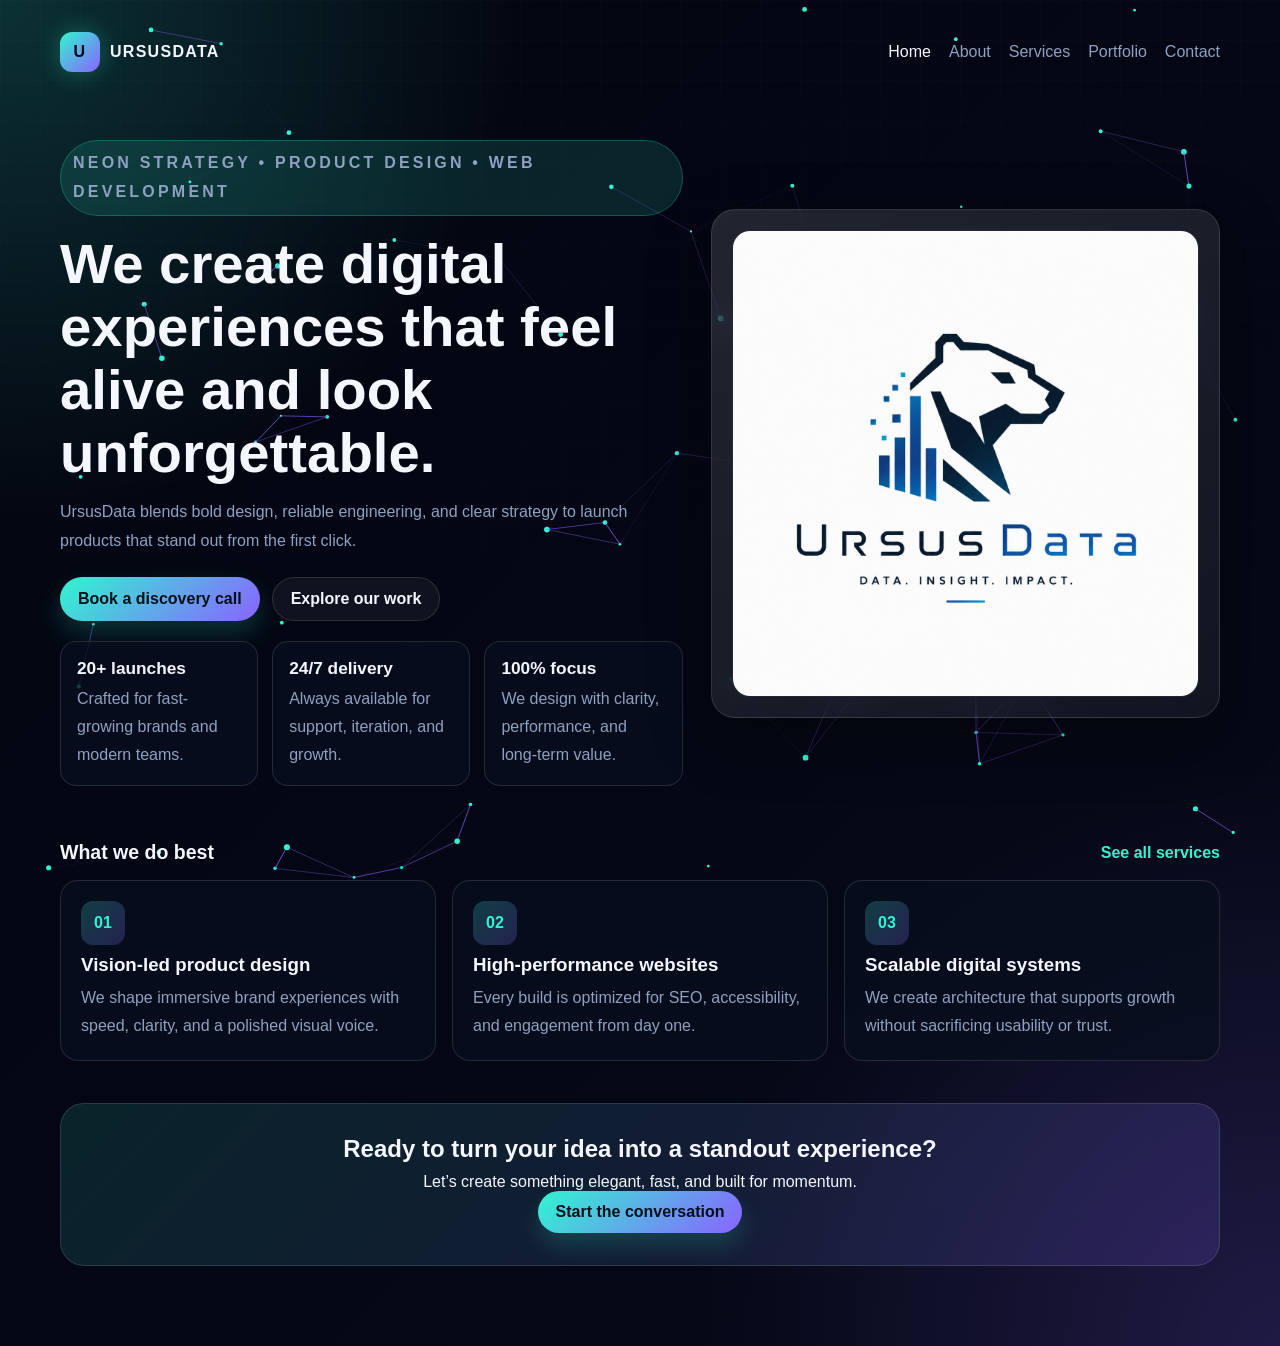
==== commit d487bbe0: "Beta5" ====
--- a/index.html
+++ b/index.html
@@ -1,10 +1,11 @@
 <!DOCTYPE html>
 <html lang="en">
   <head>
+    <link rel="icon" type="image/png" href="assets/icons/UrsusDataIcon.ico">
     <meta charset="UTF-8" />
     <meta name="viewport" content="width=device-width, initial-scale=1.0" />
-    <title>UrsusData | Dark Neon Studio</title>
-    <meta name="description" content="UrsusData builds bold digital products with neon-forward design and modern engineering." />
+    <title>UrsusData</title>
+    <meta name="description" content="Data That Drives Growth" />
     <link rel="stylesheet" href="css/style.css" />
   </head>
   <body>
--- a/css/style.css
+++ b/css/style.css
@@ -414,4 +414,4 @@
   .hero { padding-top: 20px; }
   .actions { flex-direction: column; align-items: stretch; }
   .btn { width: 100%; }
-}+}
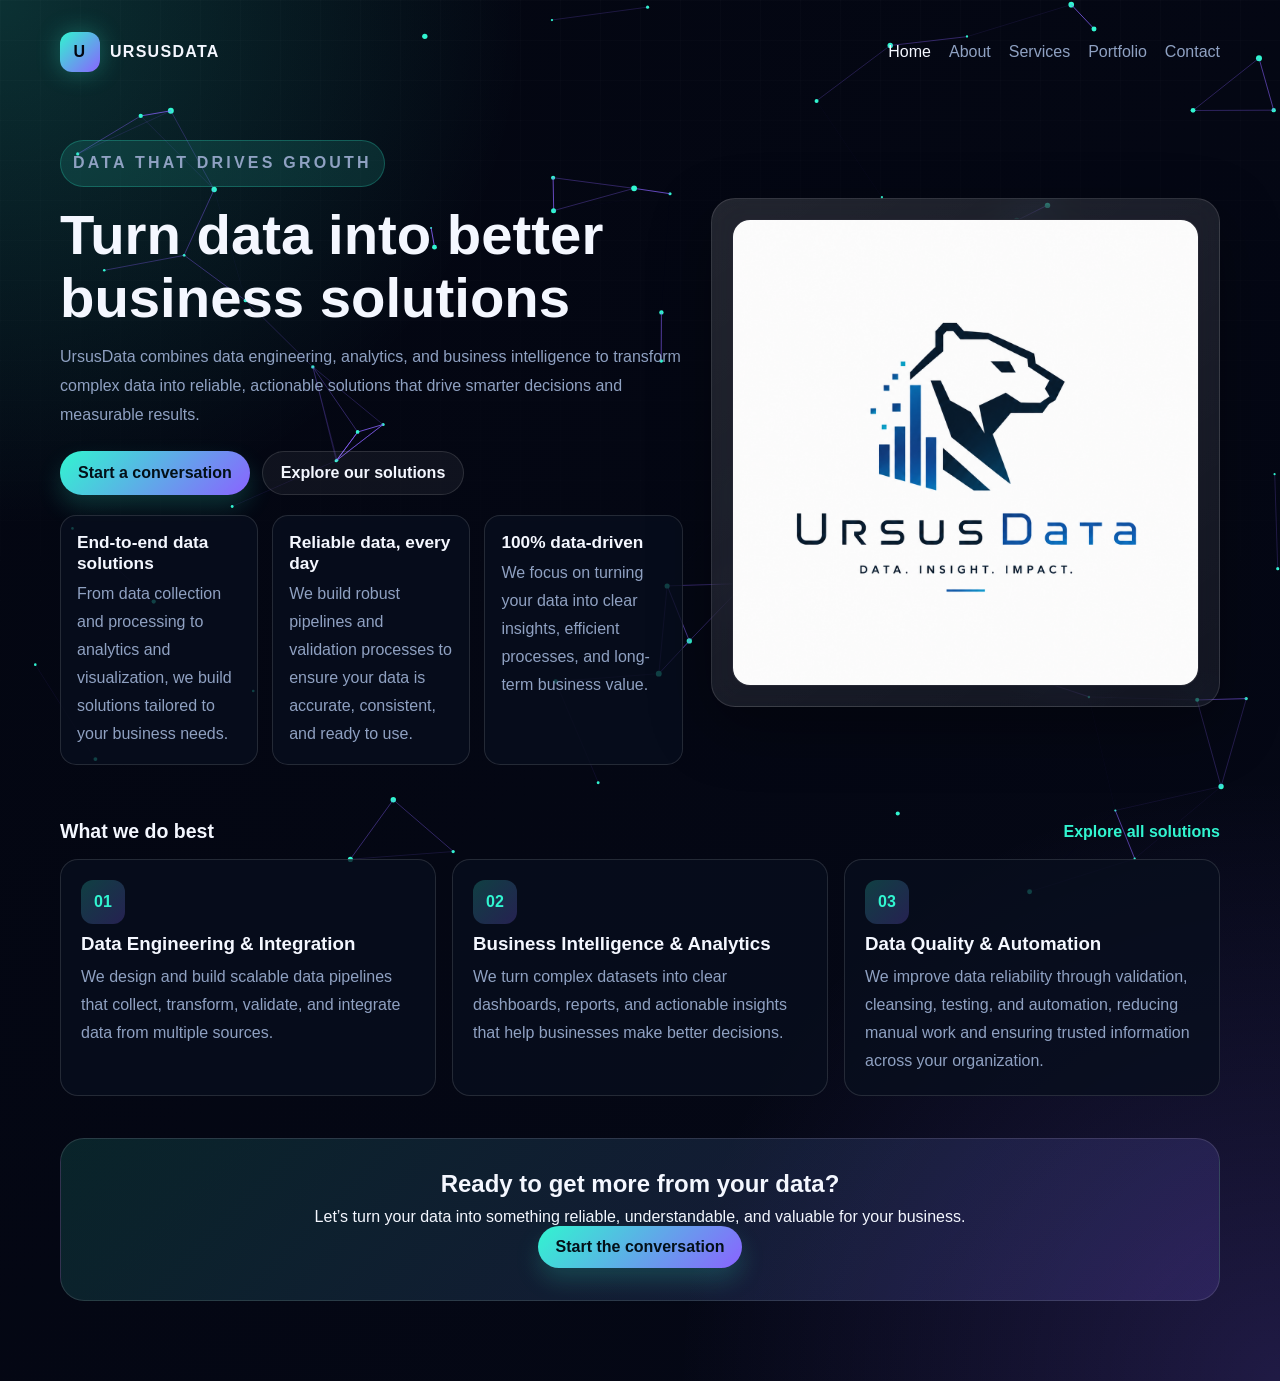
==== commit 15adca69: "Beta6" ====
--- a/index.html
+++ b/index.html
@@ -25,27 +25,27 @@
 
       <section class="hero">
         <div class="fade-up">
-          <p class="eyebrow">Neon Strategy • Product Design • Web Development</p>
-          <h1>We create digital experiences that feel alive and look unforgettable.</h1>
+          <p class="eyebrow">Data That Drives Grouth</p>
+          <h1>Turn data into better business solutions</h1>
           <p class="lead">
-            UrsusData blends bold design, reliable engineering, and clear strategy to launch products that stand out from the first click.
+            UrsusData combines data engineering, analytics, and business intelligence to transform complex data into reliable, actionable solutions that drive smarter decisions and measurable results.
           </p>
           <div class="actions">
-            <a class="btn btn-primary" href="contact.html">Book a discovery call</a>
-            <a class="btn btn-secondary" href="portfolio.html">Explore our work</a>
+            <a class="btn btn-primary" href="contact.html">Start a conversation</a>
+            <a class="btn btn-secondary" href="portfolio.html">Explore our solutions</a>
           </div>
           <div class="metrics">
             <div class="metric">
-              <strong>20+ launches</strong>
-              <p>Crafted for fast-growing brands and modern teams.</p>
+              <strong>End-to-end data solutions</strong>
+              <p>From data collection and processing to analytics and visualization, we build solutions tailored to your business needs.</p>
             </div>
             <div class="metric">
-              <strong>24/7 delivery</strong>
-              <p>Always available for support, iteration, and growth.</p>
+              <strong>Reliable data, every day</strong>
+              <p>We build robust pipelines and validation processes to ensure your data is accurate, consistent, and ready to use.</p>
             </div>
             <div class="metric">
-              <strong>100% focus</strong>
-              <p>We design with clarity, performance, and long-term value.</p>
+              <strong>100% data-driven</strong>
+              <p>We focus on turning your data into clear insights, efficient processes, and long-term business value.</p>
             </div>
           </div>
         </div>
@@ -60,30 +60,30 @@
       <section class="section">
         <div class="section-heading fade-up">
           <h2>What we do best</h2>
-          <a href="services.html">See all services</a>
+          <a href="services.html">Explore all solutions</a>
         </div>
         <div class="cards">
           <article class="card fade-up">
             <div class="icon">01</div>
-            <h3>Vision-led product design</h3>
-            <p>We shape immersive brand experiences with speed, clarity, and a polished visual voice.</p>
+            <h3>Data Engineering & Integration</h3>
+            <p>We design and build scalable data pipelines that collect, transform, validate, and integrate data from multiple sources.</p>
           </article>
           <article class="card fade-up">
             <div class="icon">02</div>
-            <h3>High-performance websites</h3>
-            <p>Every build is optimized for SEO, accessibility, and engagement from day one.</p>
+            <h3>Business Intelligence & Analytics</h3>
+            <p>We turn complex datasets into clear dashboards, reports, and actionable insights that help businesses make better decisions.</p>
           </article>
           <article class="card fade-up">
             <div class="icon">03</div>
-            <h3>Scalable digital systems</h3>
-            <p>We create architecture that supports growth without sacrificing usability or trust.</p>
+            <h3>Data Quality & Automation</h3>
+            <p>We improve data reliability through validation, cleansing, testing, and automation, reducing manual work and ensuring trusted information across your organization.</p>
           </article>
         </div>
       </section>
 
       <section class="cta fade-up">
-        <h2>Ready to turn your idea into a standout experience?</h2>
-        <p>Let’s create something elegant, fast, and built for momentum.</p>
+        <h2>Ready to get more from your data?</h2>
+        <p>Let’s turn your data into something reliable, understandable, and valuable for your business.</p>
         <a class="btn btn-primary" href="contact.html">Start the conversation</a>
       </section>
     </div>
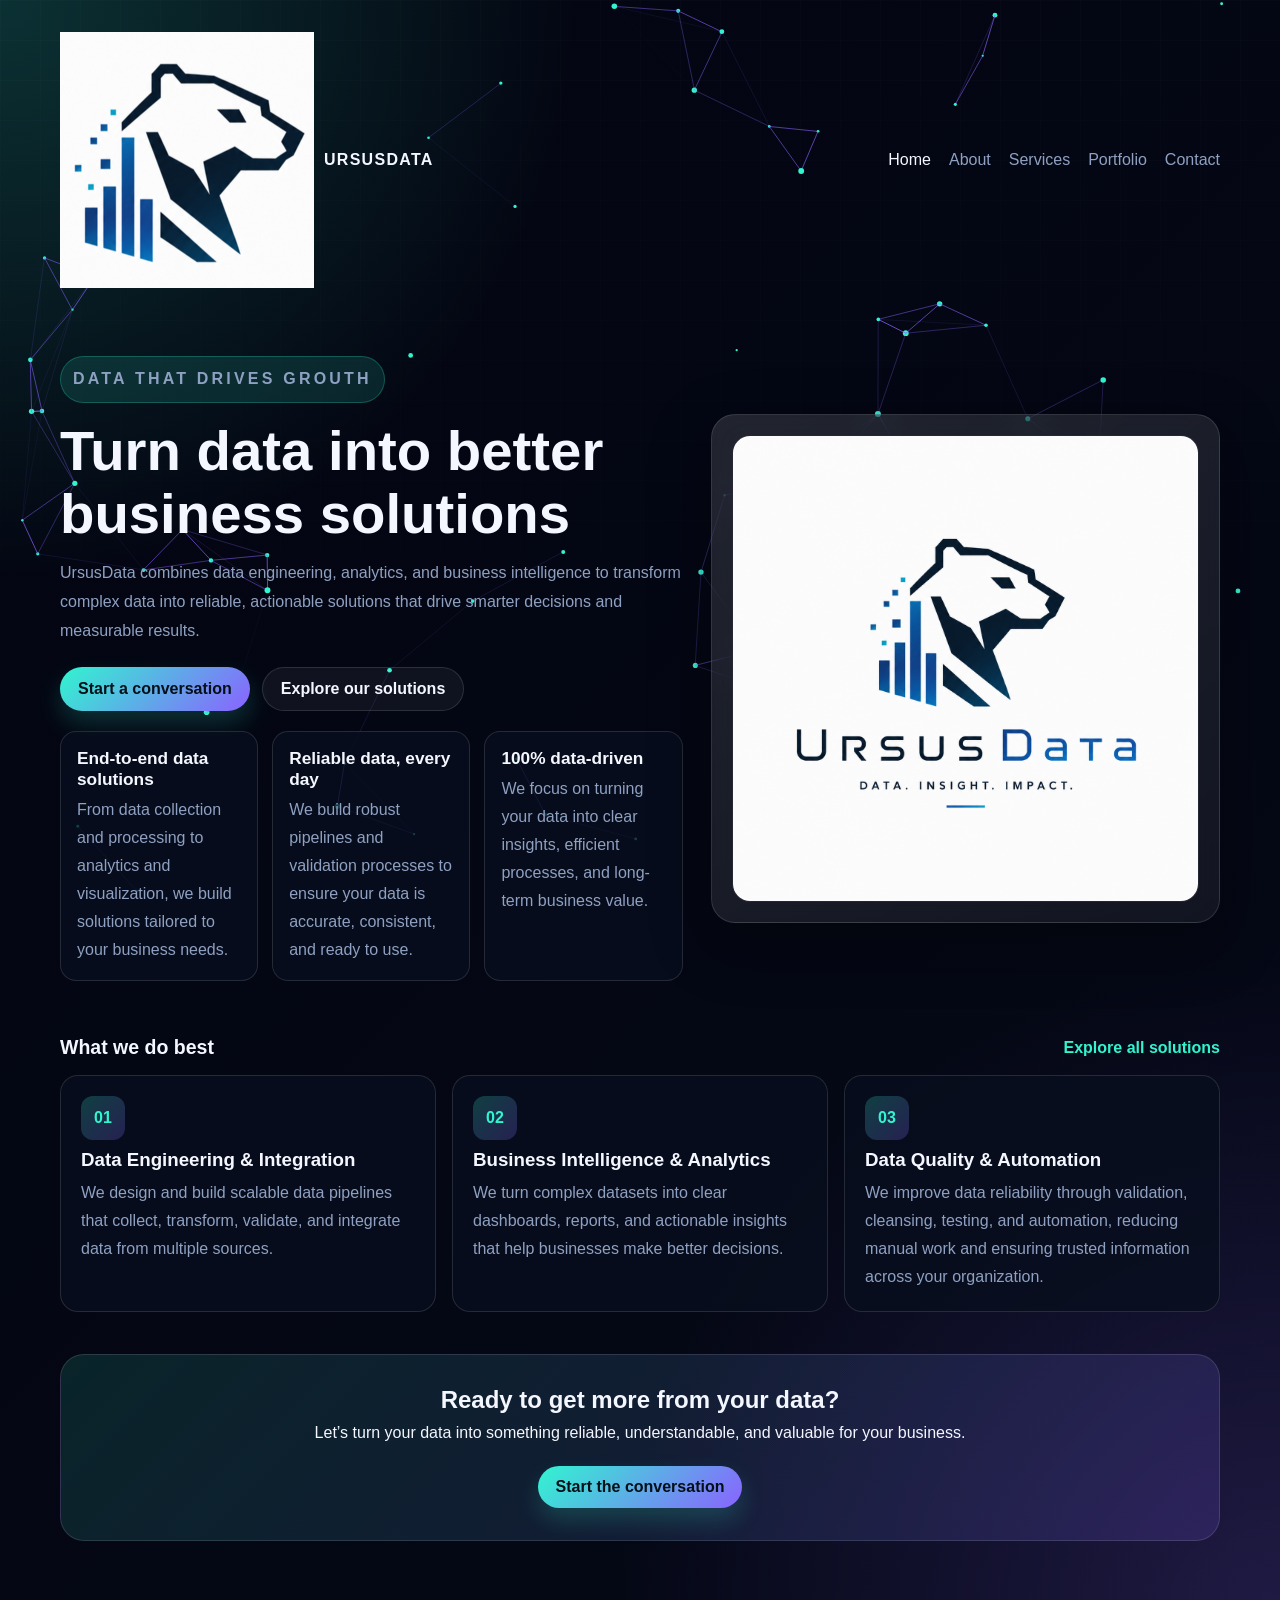
==== commit 6d9c212e: "New model" ====
--- a/index.html
+++ b/index.html
@@ -13,15 +13,18 @@
 
     <div class="page-shell">
       <header class="site-header">
-        <a class="brand" href="index.html"><span class="brand-mark">U</span> UrsusData</a>
+        <a class="brand" href="/">
+          <img src="assets/icons/UrsusDataIcon.ico" alt="UrsusData" class="brand-logo">
+          UrsusData
+        </a>
         <nav class="nav-links">
-          <a class="active" href="index.html">Home</a>
-          <a href="about.html">About</a>
-          <a href="services.html">Services</a>
-          <a href="portfolio.html">Portfolio</a>
-          <a href="contact.html">Contact</a>
+          <a class="active" href="/">Home</a>
+          <a href="/about">About</a>
+          <a href="/services">Services</a>
+          <a href="/portfolio">Portfolio</a>
+          <a href="/contact">Contact</a>
         </nav>
-      </header>
+      </header>   
 
       <section class="hero">
         <div class="fade-up">
@@ -31,8 +34,8 @@
             UrsusData combines data engineering, analytics, and business intelligence to transform complex data into reliable, actionable solutions that drive smarter decisions and measurable results.
           </p>
           <div class="actions">
-            <a class="btn btn-primary" href="contact.html">Start a conversation</a>
-            <a class="btn btn-secondary" href="portfolio.html">Explore our solutions</a>
+            <a class="btn btn-primary" href="/contact">Start a conversation</a>
+            <a class="btn btn-secondary" href="/portfolio">Explore our solutions</a>
           </div>
           <div class="metrics">
             <div class="metric">
--- a/css/style.css
+++ b/css/style.css
@@ -388,6 +388,14 @@
   margin-bottom: 10px;
 }
 
+.cta p {
+  margin-bottom: 24px;
+}
+
+.cta .btn {
+  display: inline-block;
+}
+
 .fade-up {
   opacity: 0;
   transform: translateY(22px);
@@ -398,6 +406,7 @@
   opacity: 1;
   transform: translateY(0);
 }
+
 
 @media (max-width: 900px) {
   .hero, .split, .contact-grid {
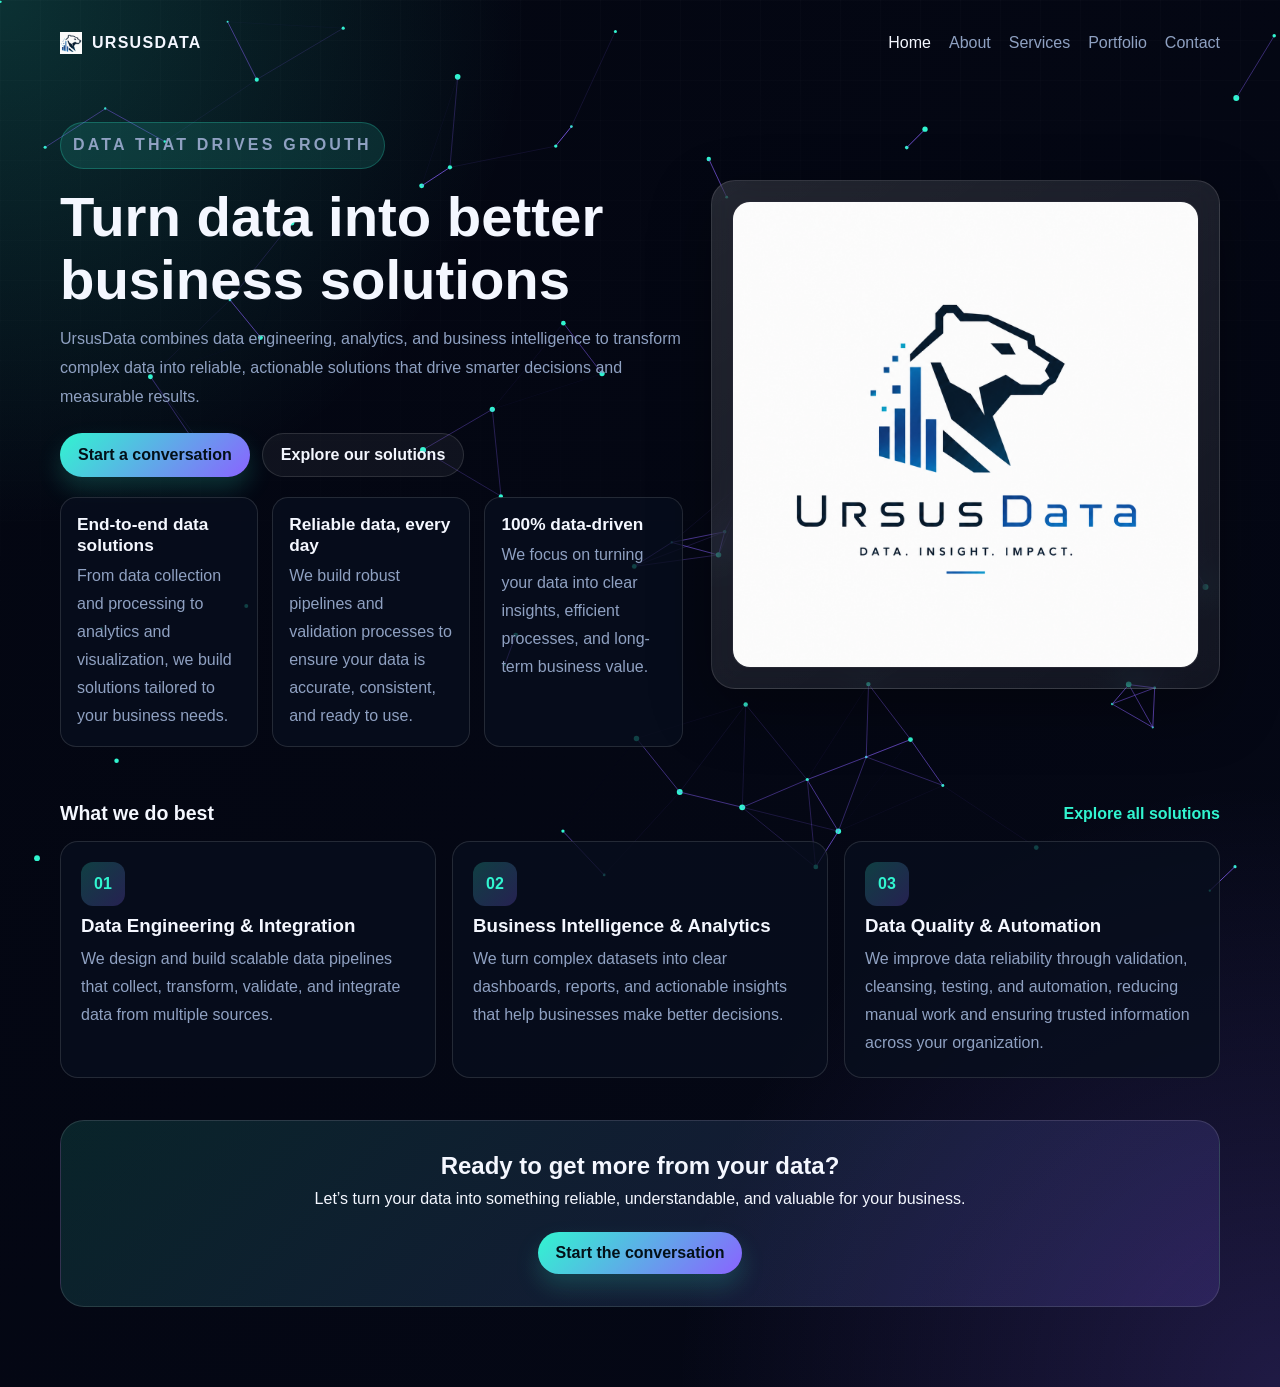
==== commit d567c06e: "Email" ====
--- a/index.html
+++ b/index.html
@@ -63,7 +63,7 @@
       <section class="section">
         <div class="section-heading fade-up">
           <h2>What we do best</h2>
-          <a href="services.html">Explore all solutions</a>
+          <a href="/services">Explore all solutions</a>
         </div>
         <div class="cards">
           <article class="card fade-up">
@@ -87,7 +87,7 @@
       <section class="cta fade-up">
         <h2>Ready to get more from your data?</h2>
         <p>Let’s turn your data into something reliable, understandable, and valuable for your business.</p>
-        <a class="btn btn-primary" href="contact.html">Start the conversation</a>
+        <a class="btn btn-primary" href="/contact">Start the conversation</a>
       </section>
     </div>
 
--- a/css/style.css
+++ b/css/style.css
@@ -87,6 +87,13 @@
   box-shadow: 0 0 24px rgba(49,245,208,0.3);
 }
 
+.brand-logo {
+  width: 22px;
+  height: 22px;
+  object-fit: contain;
+  display: block;
+}
+
 .nav-links {
   display: flex;
   flex-wrap: wrap;
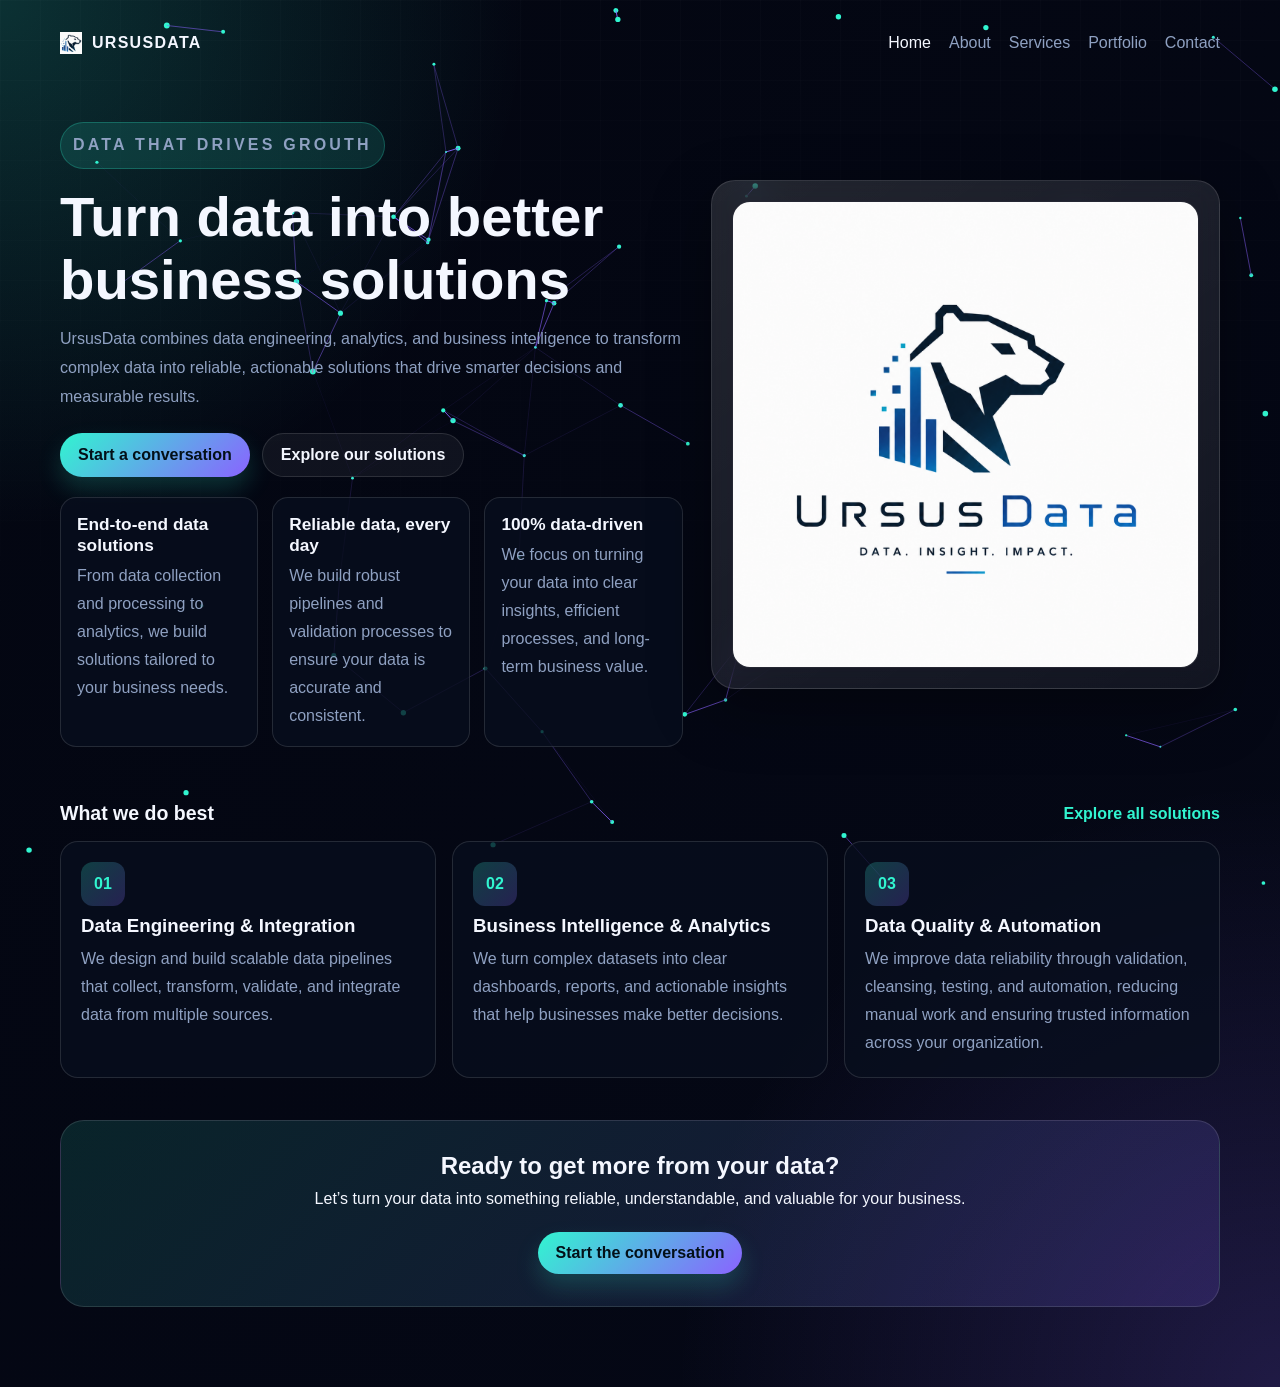
==== commit 95ce818e: "Eclipse2" ====
--- a/index.html
+++ b/index.html
@@ -40,11 +40,11 @@
           <div class="metrics">
             <div class="metric">
               <strong>End-to-end data solutions</strong>
-              <p>From data collection and processing to analytics and visualization, we build solutions tailored to your business needs.</p>
+              <p>From data collection and processing to analytics, we build solutions tailored to your business needs.</p>
             </div>
             <div class="metric">
               <strong>Reliable data, every day</strong>
-              <p>We build robust pipelines and validation processes to ensure your data is accurate, consistent, and ready to use.</p>
+              <p>We build robust pipelines and validation processes to ensure your data is accurate and consistent.</p>
             </div>
             <div class="metric">
               <strong>100% data-driven</strong>
--- a/css/style.css
+++ b/css/style.css
@@ -414,6 +414,10 @@
   transform: translateY(0);
 }
 
+button.btn {
+  cursor: pointer;
+}
+
 
 @media (max-width: 900px) {
   .hero, .split, .contact-grid {
